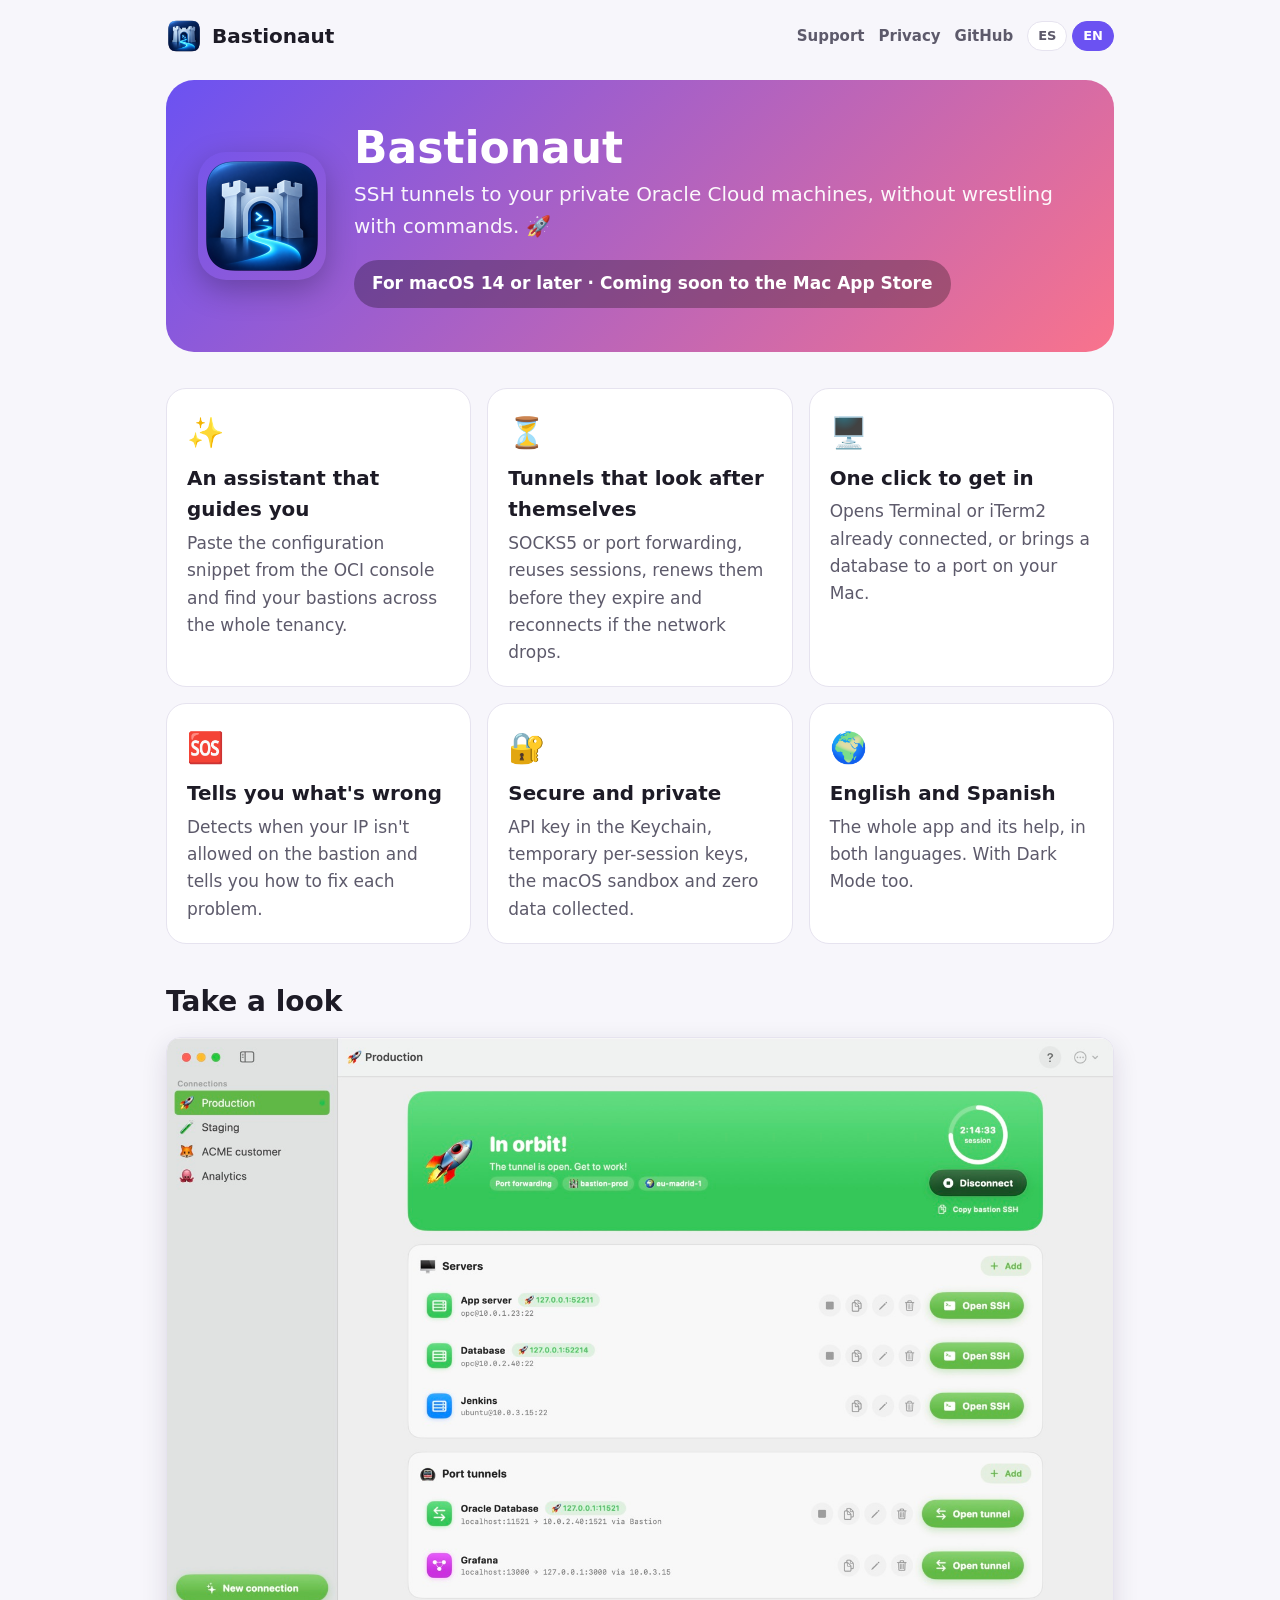
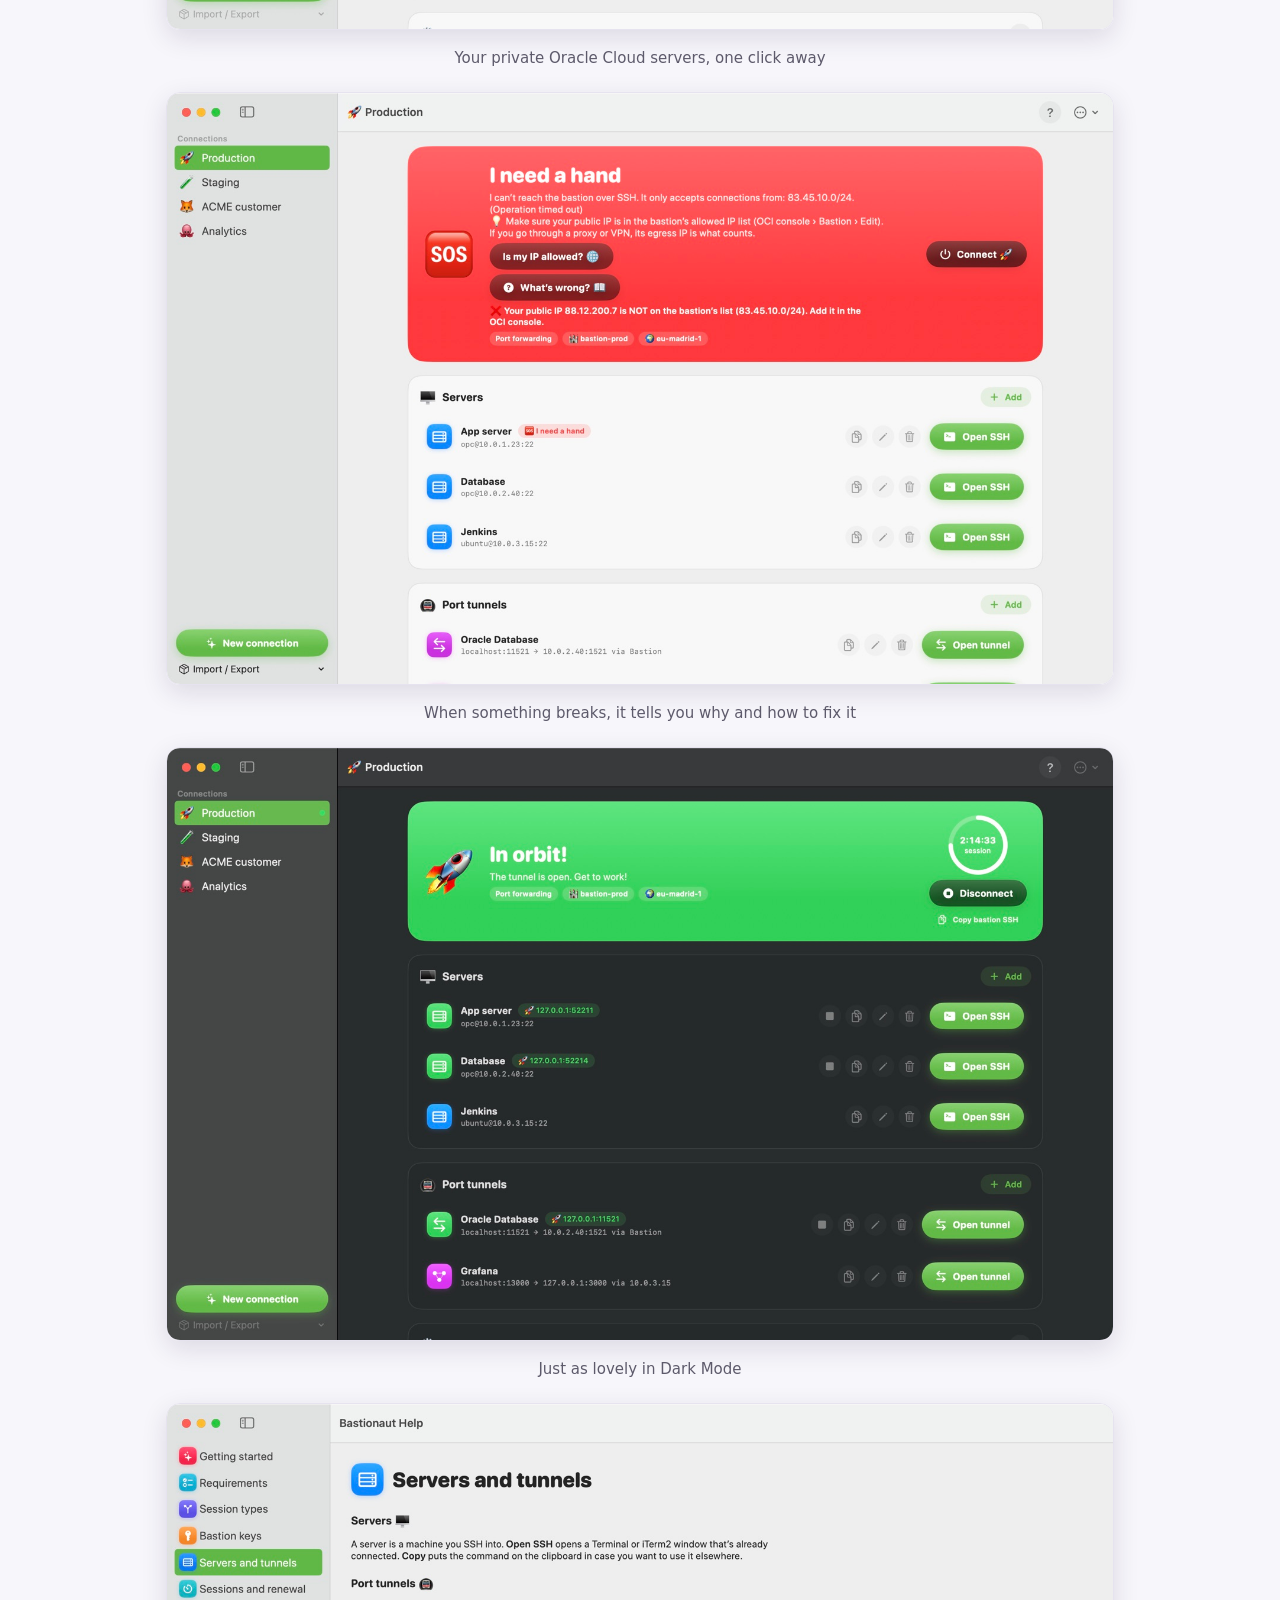
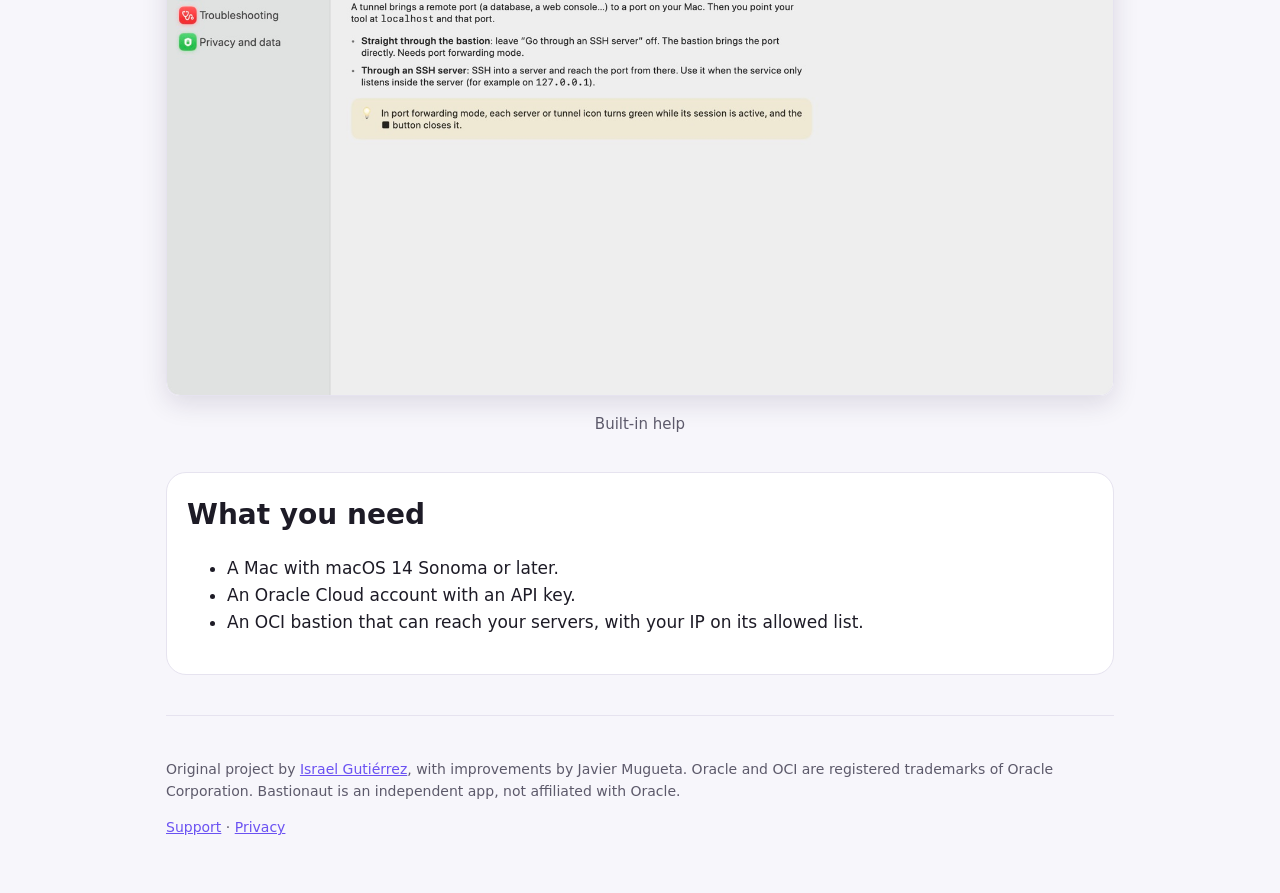
==== docs/index.html @ 13878118 "Product pages (GitHub Pages, es/en): home, support and privacy; keep publishing IDs out of the repo " ====
<!doctype html>
<html lang="en">
<head>
  <meta charset="utf-8">
  <meta name="viewport" content="width=device-width, initial-scale=1">
  <title data-es="Bastionaut — Túneles SSH a Oracle Cloud" data-en="Bastionaut — SSH tunnels to Oracle Cloud">Bastionaut</title>
  <meta name="description" content="Bastionaut opens SSH tunnels to your private Oracle Cloud machines through the OCI Bastion service, from your Mac.">
  <link rel="icon" href="img/icon.png">
  <link rel="stylesheet" href="style.css">
</head>
<body>
<div class="wrap">
  <header class="top">
    <a class="brand" href="./"><img src="img/icon.png" alt="">Bastionaut</a>
    <nav>
      <a href="support.html"><span lang="es">Soporte</span><span lang="en">Support</span></a>
      <a href="privacy.html"><span lang="es">Privacidad</span><span lang="en">Privacy</span></a>
      <a href="https://github.com/javiermugueta/bastionaut">GitHub</a>
      <span class="lang"><button data-lang="es">ES</button> <button data-lang="en">EN</button></span>
    </nav>
  </header>

  <div class="hero">
    <img src="img/icon.png" alt="Bastionaut">
    <div>
      <h1>Bastionaut</h1>
      <p lang="es">Túneles SSH a tus máquinas privadas de Oracle Cloud, sin pelearte con comandos. 🚀</p>
      <p lang="en">SSH tunnels to your private Oracle Cloud machines, without wrestling with commands. 🚀</p>
      <a class="badge" href="support.html"><span lang="es">Para macOS 14 o posterior · Próximamente en la Mac App Store</span><span lang="en">For macOS 14 or later · Coming soon to the Mac App Store</span></a>
    </div>
  </div>

  <section>
    <div class="grid">
      <div class="card"><div class="emoji">✨</div>
        <h3 lang="es">Un asistente que te guía</h3><h3 lang="en">An assistant that guides you</h3>
        <p lang="es">Pega el fragmento de configuración de la consola de OCI y busca tus bastiones en toda la tenancy.</p>
        <p lang="en">Paste the configuration snippet from the OCI console and find your bastions across the whole tenancy.</p></div>
      <div class="card"><div class="emoji">⏳</div>
        <h3 lang="es">Túneles que se cuidan solos</h3><h3 lang="en">Tunnels that look after themselves</h3>
        <p lang="es">SOCKS5 o reenvío de puerto, reutiliza sesiones, las renueva antes de caducar y reconecta si cae la red.</p>
        <p lang="en">SOCKS5 or port forwarding, reuses sessions, renews them before they expire and reconnects if the network drops.</p></div>
      <div class="card"><div class="emoji">🖥️</div>
        <h3 lang="es">Un clic para entrar</h3><h3 lang="en">One click to get in</h3>
        <p lang="es">Abre Terminal o iTerm2 ya conectado, o lleva una base de datos a un puerto de tu Mac.</p>
        <p lang="en">Opens Terminal or iTerm2 already connected, or brings a database to a port on your Mac.</p></div>
      <div class="card"><div class="emoji">🆘</div>
        <h3 lang="es">Te explica qué falla</h3><h3 lang="en">Tells you what's wrong</h3>
        <p lang="es">Detecta si tu IP no está permitida en el Bastion y te dice cómo arreglar cada problema.</p>
        <p lang="en">Detects when your IP isn't allowed on the bastion and tells you how to fix each problem.</p></div>
      <div class="card"><div class="emoji">🔐</div>
        <h3 lang="es">Seguro y privado</h3><h3 lang="en">Secure and private</h3>
        <p lang="es">Clave de API en el Llavero, claves temporales por sesión, sandbox de macOS y cero datos recopilados.</p>
        <p lang="en">API key in the Keychain, temporary per-session keys, the macOS sandbox and zero data collected.</p></div>
      <div class="card"><div class="emoji">🌍</div>
        <h3 lang="es">Español e inglés</h3><h3 lang="en">English and Spanish</h3>
        <p lang="es">Toda la app y su ayuda, en los dos idiomas. Y con modo oscuro.</p>
        <p lang="en">The whole app and its help, in both languages. With Dark Mode too.</p></div>
    </div>
  </section>

  <section>
    <h2 lang="es">Así se ve</h2><h2 lang="en">Take a look</h2>
    <figure lang="es"><img src="img/es-01-conectado.jpg" alt="Bastionaut con túneles conectados" loading="lazy"><figcaption>Tus servidores privados de Oracle Cloud, a un clic</figcaption></figure>
    <figure lang="en"><img src="img/en-01-conectado.jpg" alt="Bastionaut with connected tunnels" loading="lazy"><figcaption>Your private Oracle Cloud servers, one click away</figcaption></figure>
    <figure lang="es"><img src="img/es-03-ayuda-ip.jpg" alt="Aviso de IP no permitida" loading="lazy"><figcaption>Si algo falla, te dice por qué y cómo arreglarlo</figcaption></figure>
    <figure lang="en"><img src="img/en-03-ayuda-ip.jpg" alt="IP not allowed warning" loading="lazy"><figcaption>When something breaks, it tells you why and how to fix it</figcaption></figure>
    <figure lang="es"><img src="img/es-02-modo-oscuro.jpg" alt="Modo oscuro" loading="lazy"><figcaption>Precioso también en modo oscuro</figcaption></figure>
    <figure lang="en"><img src="img/en-02-modo-oscuro.jpg" alt="Dark Mode" loading="lazy"><figcaption>Just as lovely in Dark Mode</figcaption></figure>
    <figure lang="es"><img src="img/es-04-ayuda.jpg" alt="Ayuda integrada" loading="lazy"><figcaption>Ayuda integrada</figcaption></figure>
    <figure lang="en"><img src="img/en-04-ayuda.jpg" alt="Built-in help" loading="lazy"><figcaption>Built-in help</figcaption></figure>
  </section>

  <section class="card">
    <h2 lang="es">Qué necesitas</h2><h2 lang="en">What you need</h2>
    <ul lang="es">
      <li>Un Mac con macOS 14 Sonoma o posterior.</li>
      <li>Una cuenta de Oracle Cloud con una clave de API.</li>
      <li>Un Bastion de OCI que llegue a tus servidores, con tu IP en su lista de permitidas.</li>
    </ul>
    <ul lang="en">
      <li>A Mac with macOS 14 Sonoma or later.</li>
      <li>An Oracle Cloud account with an API key.</li>
      <li>An OCI bastion that can reach your servers, with your IP on its allowed list.</li>
    </ul>
  </section>

  <footer>
    <p lang="es">Proyecto original de <a href="https://github.com/israelgoracle/OCIBastion_MacOs">Israel Gutiérrez</a>, con mejoras de Javier Mugueta.
      Oracle y OCI son marcas registradas de Oracle Corporation. Bastionaut es una app independiente, no afiliada a Oracle.</p>
    <p lang="en">Original project by <a href="https://github.com/israelgoracle/OCIBastion_MacOs">Israel Gutiérrez</a>, with improvements by Javier Mugueta.
      Oracle and OCI are registered trademarks of Oracle Corporation. Bastionaut is an independent app, not affiliated with Oracle.</p>
    <p><a href="support.html"><span lang="es">Soporte</span><span lang="en">Support</span></a> · <a href="privacy.html"><span lang="es">Privacidad</span><span lang="en">Privacy</span></a></p>
  </footer>
</div>
<script src="lang.js"></script>
</body>
</html>
---- docs/style.css ----
:root {
  --bg: #f7f6fb;
  --card: #ffffff;
  --text: #1d1b26;
  --muted: #5d5a6b;
  --line: #e6e3ef;
  --accent: #6b52f2;
  --accent-2: #f9738c;
  --tip: #fff6d6;
  color-scheme: light dark;
}
@media (prefers-color-scheme: dark) {
  :root:not([data-theme="light"]) {
    --bg: #15141b;
    --card: #1f1d28;
    --text: #f1eff8;
    --muted: #aaa6bb;
    --line: #2e2b3a;
    --tip: #3a3420;
  }
}
* { box-sizing: border-box; }
body {
  margin: 0;
  background: var(--bg);
  color: var(--text);
  font: 17px/1.6 ui-rounded, -apple-system, "SF Pro Rounded", "Helvetica Neue", system-ui, sans-serif;
}
a { color: var(--accent); }
.wrap { max-width: 980px; margin: 0 auto; padding: 0 16px; }
header.top {
  display: flex; align-items: center; justify-content: space-between; gap: 12px;
  padding: 18px 0;
}
header.top a.brand { display: flex; align-items: center; gap: 10px; color: var(--text); text-decoration: none; font-weight: 800; font-size: 20px; }
header.top img { width: 36px; height: 36px; border-radius: 9px; }
nav { display: flex; gap: 14px; align-items: center; flex-wrap: wrap; font-size: 15px; }
nav a { text-decoration: none; color: var(--muted); font-weight: 600; }
nav a:hover { color: var(--accent); }
.lang button {
  border: 1px solid var(--line); background: var(--card); color: var(--muted);
  border-radius: 999px; padding: 4px 10px; font: inherit; font-size: 13px; font-weight: 700; cursor: pointer;
}
.lang button[aria-pressed="true"] { background: var(--accent); border-color: var(--accent); color: #fff; }
.hero {
  margin: 8px 0 32px; padding: 44px 32px; border-radius: 28px; color: #fff;
  background: linear-gradient(135deg, var(--accent), var(--accent-2));
  display: grid; grid-template-columns: auto 1fr; gap: 28px; align-items: center;
}
.hero img { width: 128px; height: 128px; border-radius: 28px; box-shadow: 0 10px 30px rgba(0,0,0,.25); }
.hero h1 { margin: 0 0 6px; font-size: 44px; line-height: 1.1; }
.hero p { margin: 0; font-size: 20px; opacity: .95; }
.badge {
  display: inline-block; margin-top: 18px; padding: 10px 18px; border-radius: 999px;
  background: rgba(0,0,0,.28); color: #fff; font-weight: 700; text-decoration: none;
}
section { margin: 36px 0; }
h2 { font-size: 28px; margin: 0 0 12px; }
h3 { margin: 22px 0 6px; }
.grid { display: grid; grid-template-columns: repeat(auto-fit, minmax(260px, 1fr)); gap: 16px; }
.card { background: var(--card); border: 1px solid var(--line); border-radius: 20px; padding: 20px; }
.card .emoji { font-size: 30px; }
.card h3 { margin: 6px 0 4px; }
.card p { margin: 0; color: var(--muted); }
figure { margin: 0 0 22px; }
figure img { width: 100%; height: auto; border-radius: 14px; border: 1px solid var(--line); box-shadow: 0 8px 26px rgba(30,20,60,.12); }
figcaption { color: var(--muted); font-size: 15px; margin-top: 8px; text-align: center; }
.tip { background: var(--tip); border-radius: 14px; padding: 14px 16px; }
code, pre { font-family: ui-monospace, "SF Mono", Menlo, monospace; font-size: 14px; }
pre { background: var(--card); border: 1px solid var(--line); border-radius: 12px; padding: 14px; overflow-x: auto; }
footer { color: var(--muted); font-size: 14px; padding: 28px 0 40px; border-top: 1px solid var(--line); margin-top: 40px; }
/* Idiomas: solo se ve el elegido */
html[lang="es"] [lang="en"]:not(html), html[lang="en"] [lang="es"]:not(html) { display: none !important; }
@media (max-width: 640px) {
  .hero { grid-template-columns: 1fr; text-align: center; padding: 32px 20px; }
  .hero img { margin: 0 auto; width: 96px; height: 96px; }
  .hero h1 { font-size: 34px; }
  header.top { flex-direction: column; align-items: flex-start; }
}
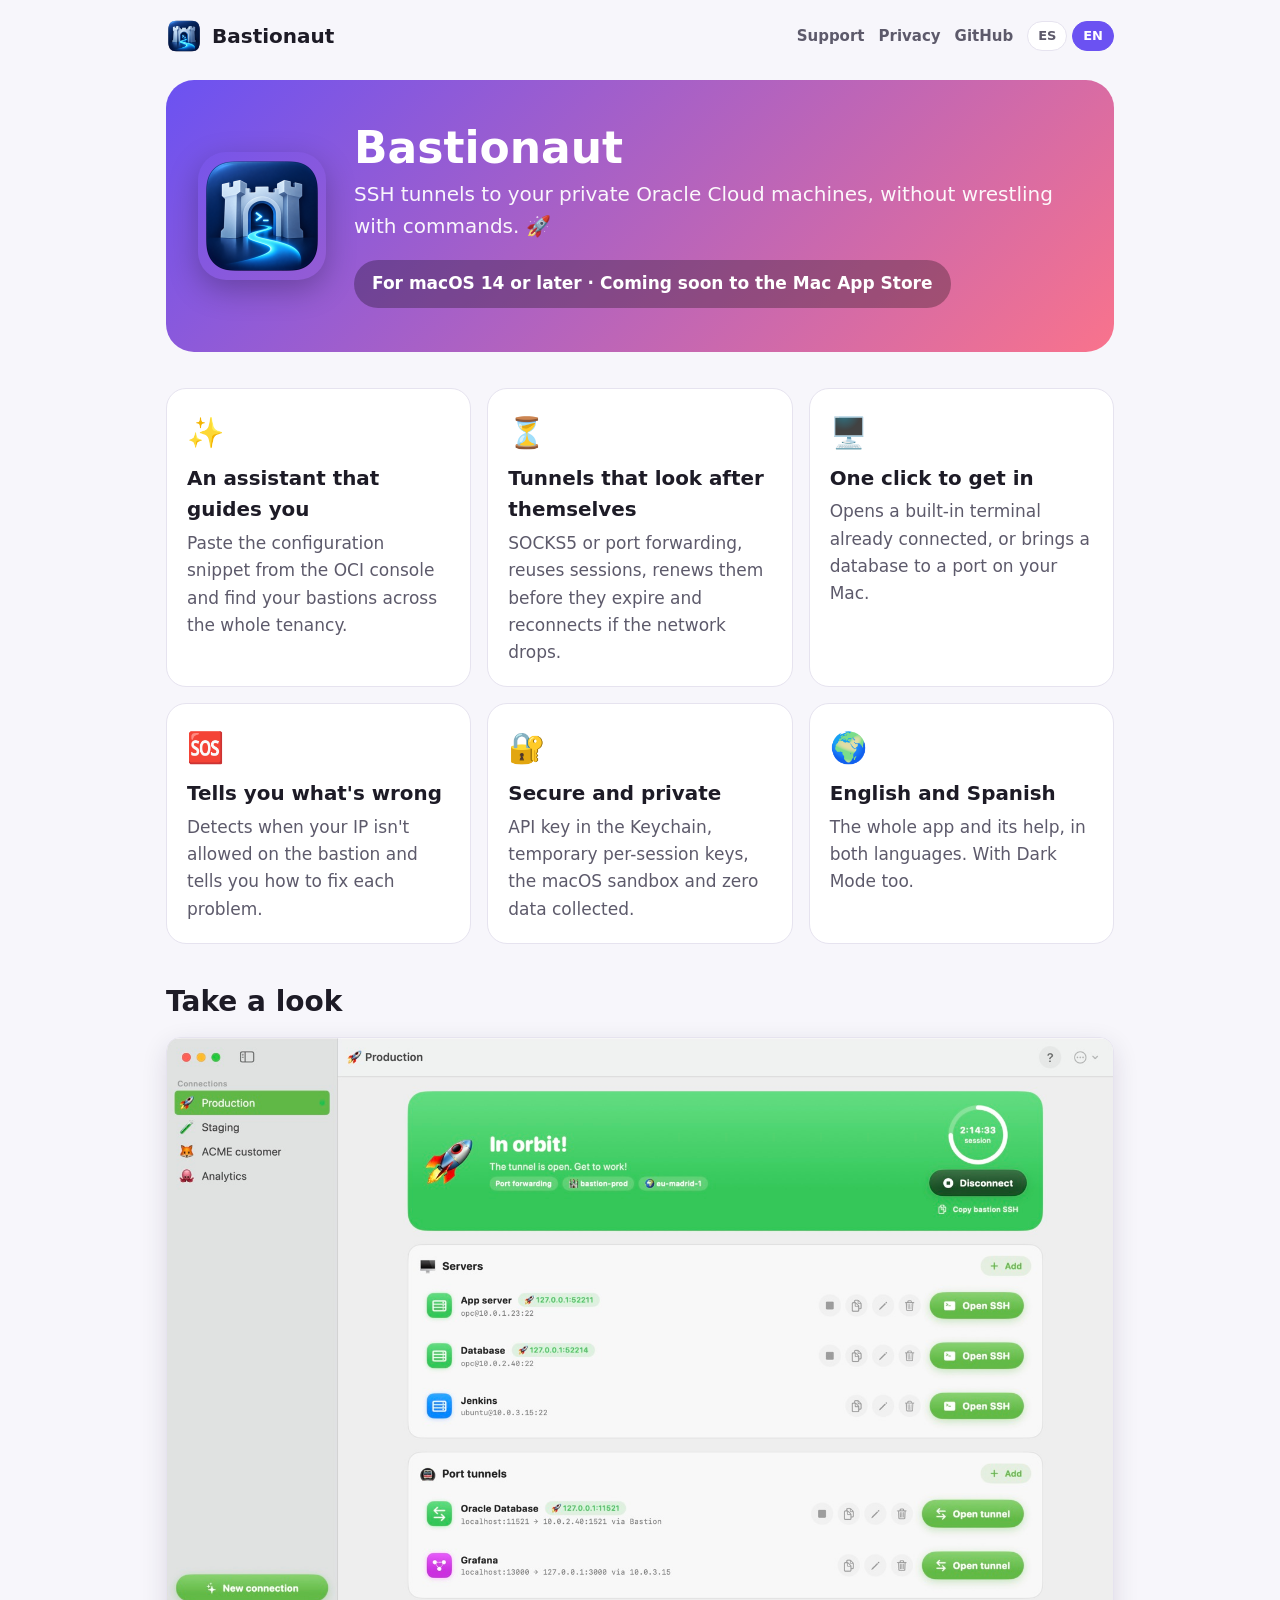
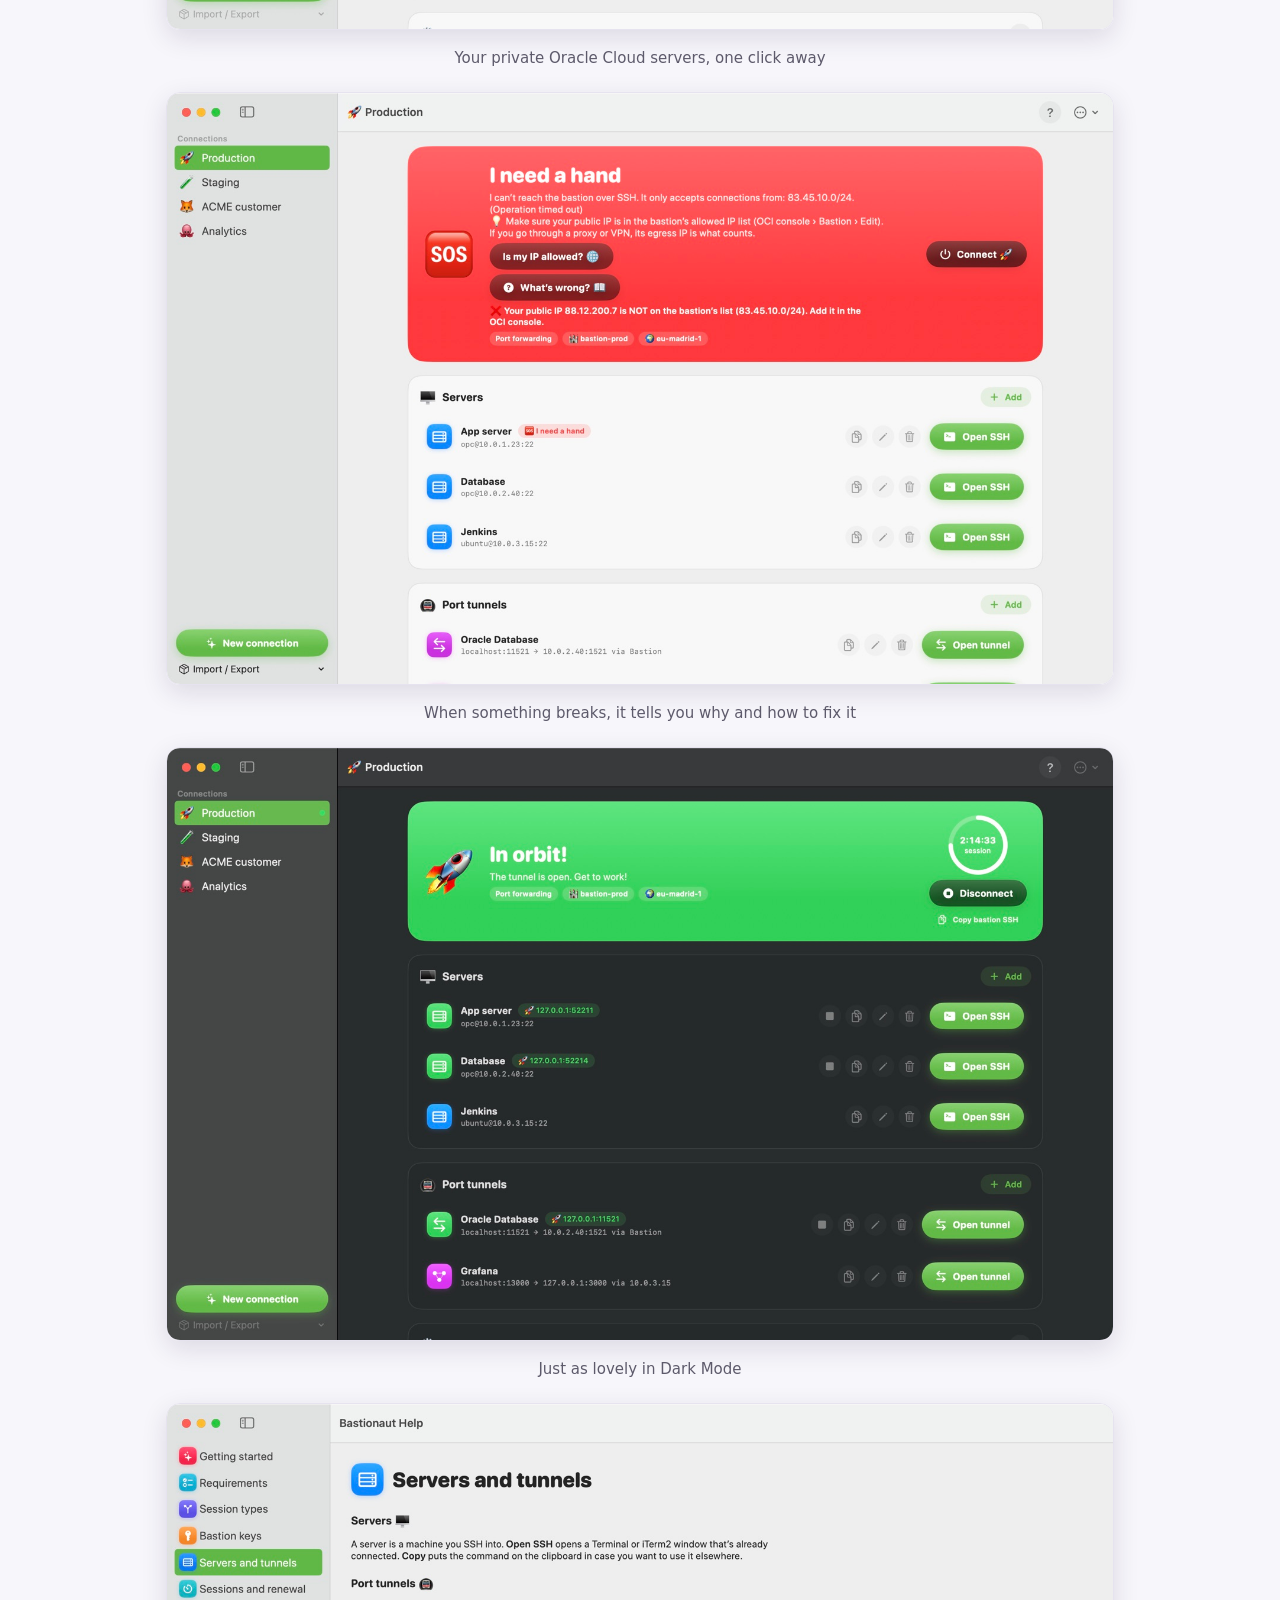
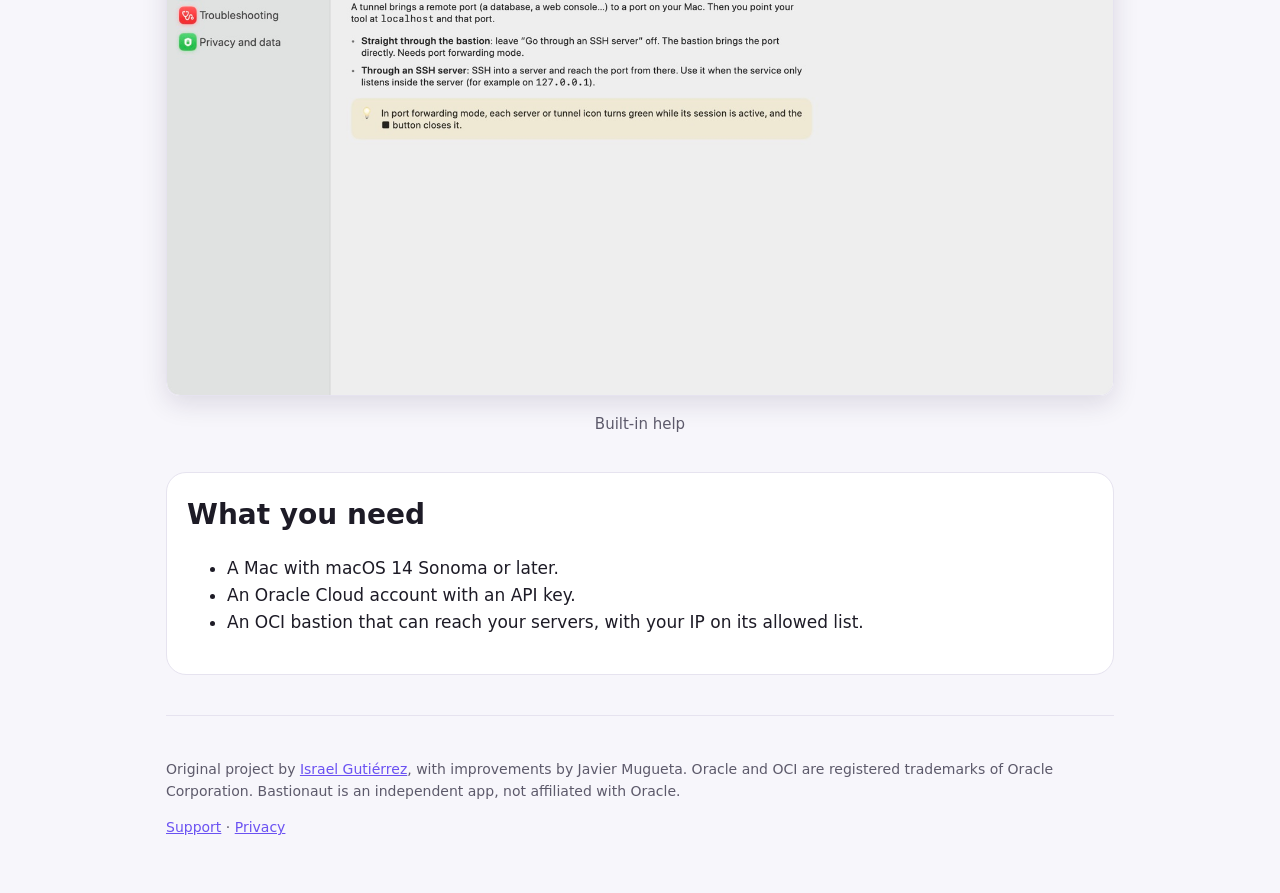
==== commit e74602ac: "Built-in terminal instead of Apple Events to Terminal/iTerm2 (App Review 2.4.5(i)) Open SSH now runs" ====
--- a/docs/index.html
+++ b/docs/index.html
@@ -42,8 +42,8 @@
         <p lang="en">SOCKS5 or port forwarding, reuses sessions, renews them before they expire and reconnects if the network drops.</p></div>
       <div class="card"><div class="emoji">🖥️</div>
         <h3 lang="es">Un clic para entrar</h3><h3 lang="en">One click to get in</h3>
-        <p lang="es">Abre Terminal o iTerm2 ya conectado, o lleva una base de datos a un puerto de tu Mac.</p>
-        <p lang="en">Opens Terminal or iTerm2 already connected, or brings a database to a port on your Mac.</p></div>
+        <p lang="es">Abre un terminal integrado ya conectado, o lleva una base de datos a un puerto de tu Mac.</p>
+        <p lang="en">Opens a built-in terminal already connected, or brings a database to a port on your Mac.</p></div>
       <div class="card"><div class="emoji">🆘</div>
         <h3 lang="es">Te explica qué falla</h3><h3 lang="en">Tells you what's wrong</h3>
         <p lang="es">Detecta si tu IP no está permitida en el Bastion y te dice cómo arreglar cada problema.</p>
